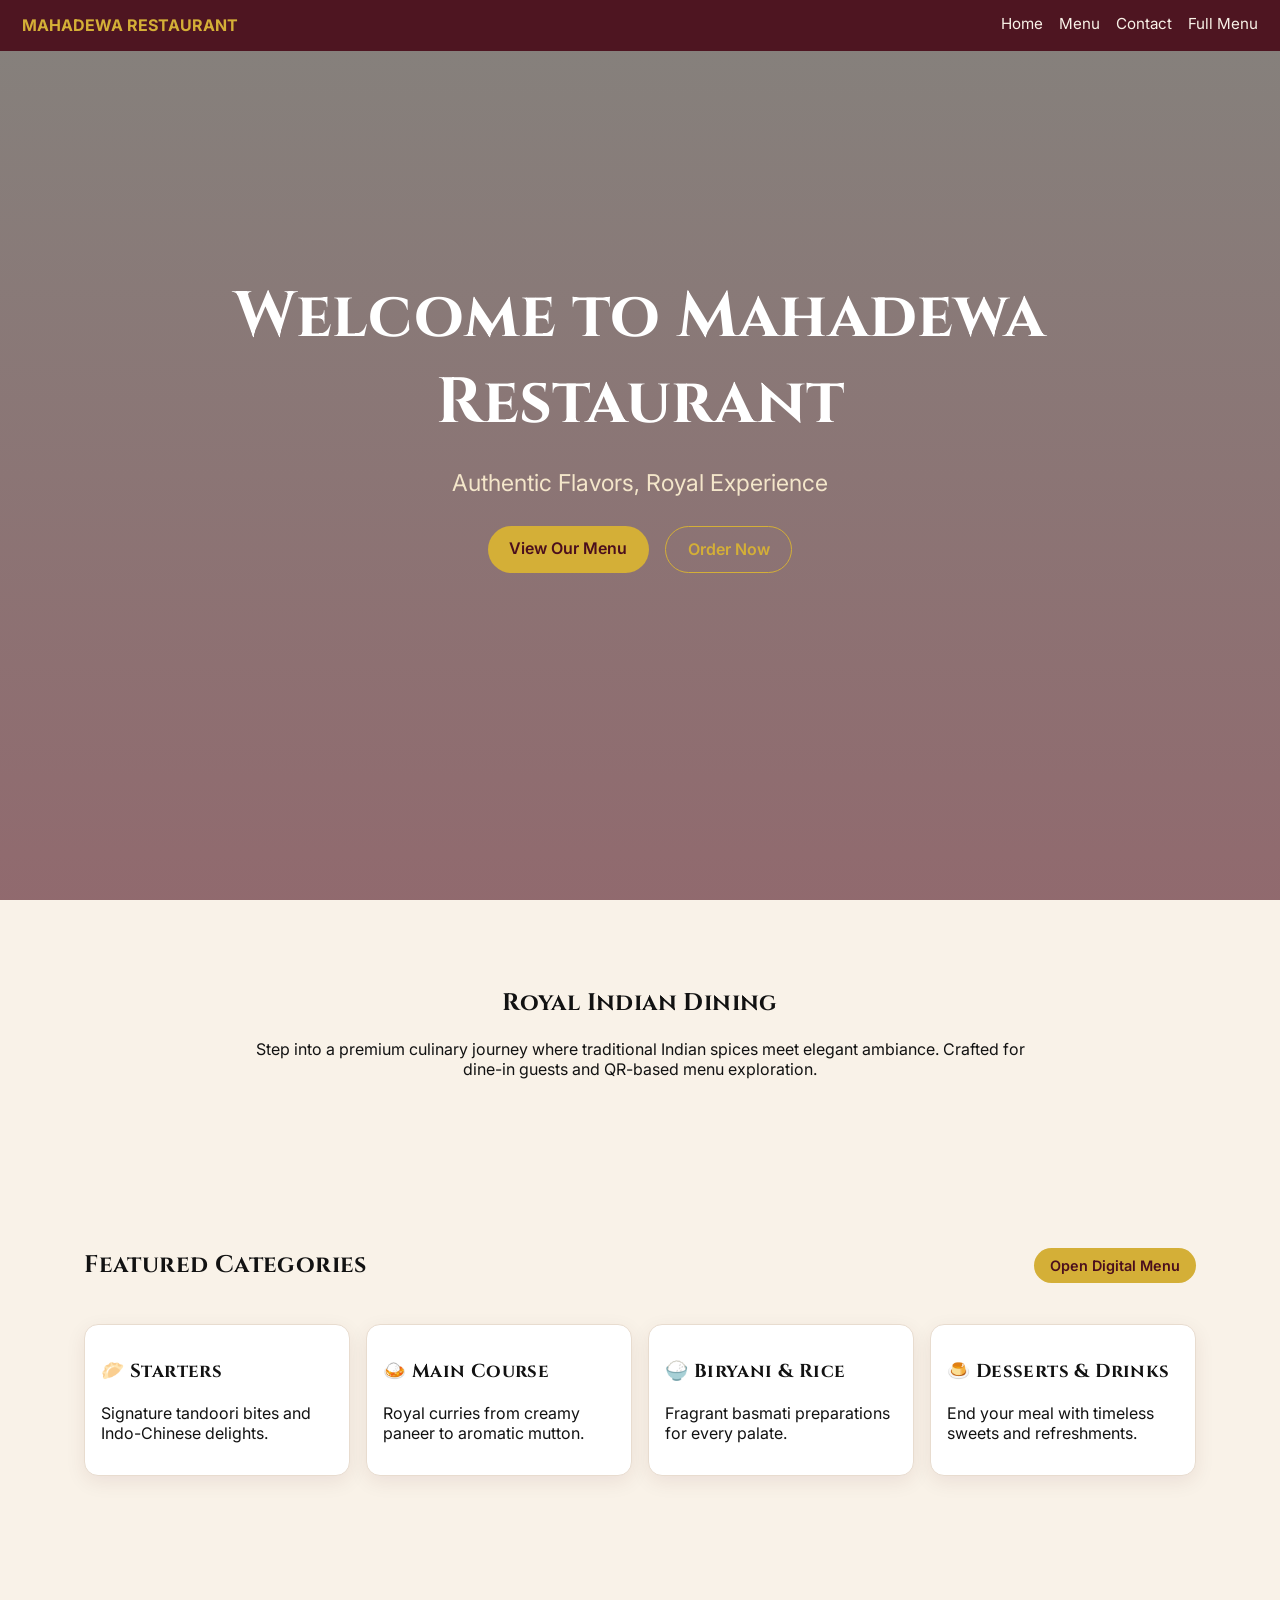
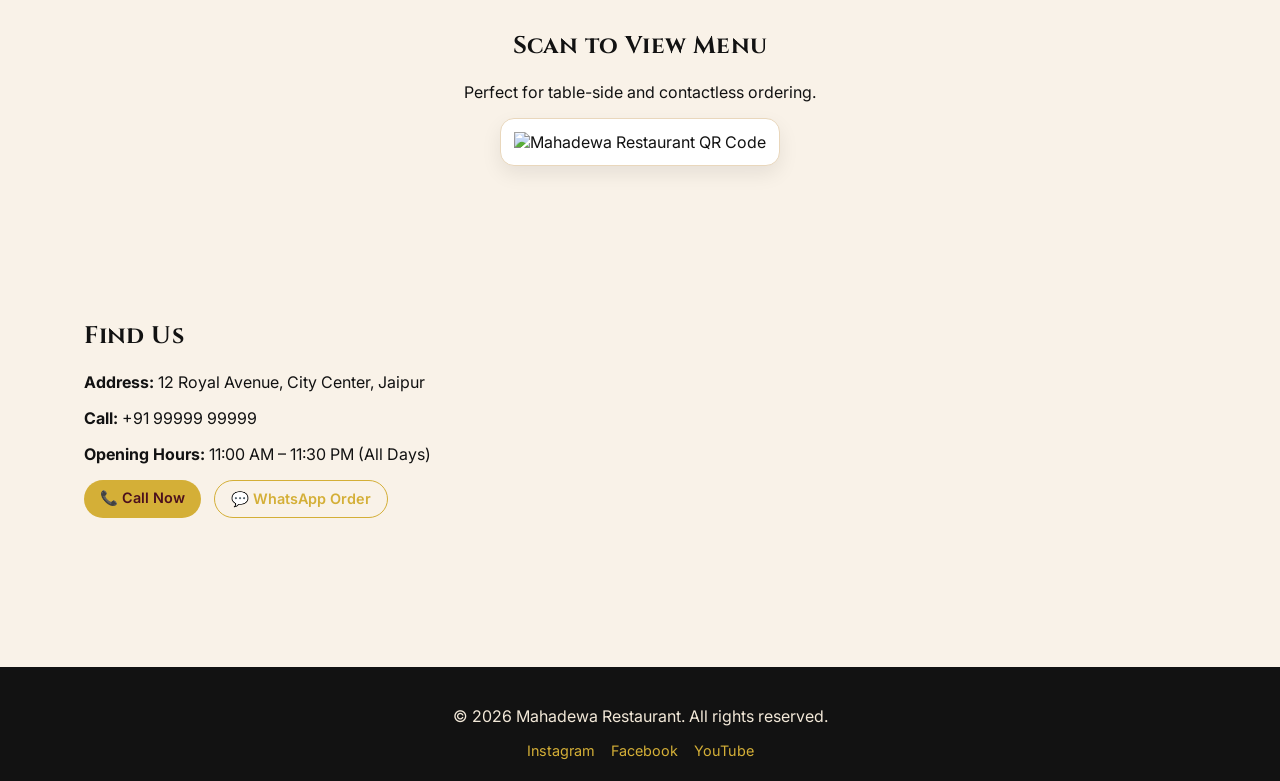
==== index.html @ 1ee4d0aa "Create premium responsive website for Mahadewa Restaurant" ====
<!DOCTYPE html>
<html lang="en">
<head>
  <meta charset="UTF-8" />
  <meta name="viewport" content="width=device-width, initial-scale=1.0" />
  <title>Mahadewa Restaurant | Royal Dining Experience</title>
  <link rel="preconnect" href="https://fonts.googleapis.com" />
  <link rel="preconnect" href="https://fonts.gstatic.com" crossorigin />
  <link href="https://fonts.googleapis.com/css2?family=Cinzel:wght@500;700&family=Inter:wght@300;400;500;600&display=swap" rel="stylesheet" />
  <link rel="stylesheet" href="styles.css" />
</head>
<body>
  <header class="hero" id="home">
    <nav class="navbar">
      <a href="#home" class="brand">MAHADEWA RESTAURANT</a>
      <button class="nav-toggle" aria-label="Toggle navigation">☰</button>
      <div class="nav-links">
        <a href="#home">Home</a>
        <a href="#menu-preview">Menu</a>
        <a href="#contact">Contact</a>
        <a href="menu.html">Full Menu</a>
      </div>
    </nav>

    <div class="hero-content">
      <h1>Welcome to Mahadewa Restaurant</h1>
      <p>Authentic Flavors, Royal Experience</p>
      <div class="hero-actions">
        <a href="#menu-preview" class="btn btn-gold">View Our Menu</a>
        <a href="https://wa.me/919999999999?text=Hello%20Mahadewa%20Restaurant%2C%20I%20want%20to%20place%20an%20order." class="btn btn-outline" target="_blank" rel="noopener">Order Now</a>
      </div>
    </div>
  </header>

  <main>
    <section class="section intro fade-in">
      <h2>Royal Indian Dining</h2>
      <p>Step into a premium culinary journey where traditional Indian spices meet elegant ambiance. Crafted for dine-in guests and QR-based menu exploration.</p>
    </section>

    <section class="section menu-preview fade-in" id="menu-preview">
      <div class="section-header">
        <h2>Featured Categories</h2>
        <a class="btn btn-gold small" href="menu.html">Open Digital Menu</a>
      </div>
      <div class="grid-cards">
        <article class="card">
          <h3>🥟 Starters</h3>
          <p>Signature tandoori bites and Indo-Chinese delights.</p>
        </article>
        <article class="card">
          <h3>🍛 Main Course</h3>
          <p>Royal curries from creamy paneer to aromatic mutton.</p>
        </article>
        <article class="card">
          <h3>🍚 Biryani & Rice</h3>
          <p>Fragrant basmati preparations for every palate.</p>
        </article>
        <article class="card">
          <h3>🍮 Desserts & Drinks</h3>
          <p>End your meal with timeless sweets and refreshments.</p>
        </article>
      </div>
    </section>

    <section class="section qr-section fade-in" id="qr">
      <h2>Scan to View Menu</h2>
      <p>Perfect for table-side and contactless ordering.</p>
      <img src="https://api.qrserver.com/v1/create-qr-code/?size=200x200&data=https://example.com/mahadewa/menu" alt="Mahadewa Restaurant QR Code" class="qr-image" />
    </section>

    <section class="section map-contact fade-in" id="contact">
      <div class="contact-grid">
        <div>
          <h2>Find Us</h2>
          <p><strong>Address:</strong> 12 Royal Avenue, City Center, Jaipur</p>
          <p><strong>Call:</strong> <a href="tel:+919999999999">+91 99999 99999</a></p>
          <p><strong>Opening Hours:</strong> 11:00 AM – 11:30 PM (All Days)</p>
          <div class="quick-actions">
            <a class="btn btn-gold small" href="tel:+919999999999">📞 Call Now</a>
            <a class="btn btn-outline small" href="https://wa.me/919999999999?text=Hello%20Mahadewa%20Restaurant%2C%20I%20want%20to%20place%20an%20order." target="_blank" rel="noopener">💬 WhatsApp Order</a>
          </div>
        </div>
        <iframe
          title="Mahadewa Restaurant Location"
          src="https://www.google.com/maps?q=Jaipur%20City%20Center&output=embed"
          loading="lazy"
          referrerpolicy="no-referrer-when-downgrade"
        ></iframe>
      </div>
    </section>
  </main>

  <footer class="footer">
    <p>© 2026 Mahadewa Restaurant. All rights reserved.</p>
    <div class="socials" aria-label="Social links">
      <a href="#" aria-label="Instagram">Instagram</a>
      <a href="#" aria-label="Facebook">Facebook</a>
      <a href="#" aria-label="YouTube">YouTube</a>
    </div>
  </footer>

  <script src="script.js"></script>
</body>
</html>
---- styles.css ----
:root {
  --maroon: #4b0f1d;
  --gold: #d4af37;
  --cream: #f9f2e8;
  --black: #121212;
}

* { box-sizing: border-box; }
html { scroll-behavior: smooth; }
body {
  margin: 0;
  font-family: 'Inter', sans-serif;
  color: var(--black);
  background: var(--cream);
}

h1, h2, h3 {
  font-family: 'Cinzel', serif;
  letter-spacing: 0.4px;
}

a { color: inherit; text-decoration: none; }

.navbar {
  position: sticky;
  top: 0;
  z-index: 100;
  display: flex;
  align-items: center;
  justify-content: space-between;
  padding: 0.9rem 1.4rem;
  background: rgba(75, 15, 29, 0.95);
  color: var(--cream);
  backdrop-filter: blur(7px);
}

.brand { font-weight: 700; color: var(--gold); }
.nav-links { display: flex; gap: 1rem; }
.nav-links a { font-size: 0.95rem; padding-bottom: 2px; border-bottom: 1px solid transparent; }
.nav-links a:hover { border-bottom-color: var(--gold); color: var(--gold); }
.nav-toggle {
  display: none;
  border: 1px solid var(--gold);
  background: transparent;
  color: var(--gold);
  border-radius: 6px;
  padding: 0.25rem 0.55rem;
}

.hero {
  min-height: 100vh;
  background: linear-gradient(rgba(18, 18, 18, 0.5), rgba(75, 15, 29, 0.6)),
  url('https://images.unsplash.com/photo-1517248135467-4c7edcad34c4?auto=format&fit=crop&w=1600&q=80') center/cover;
  color: #fff;
}
.hero-content {
  max-width: 860px;
  margin: 0 auto;
  text-align: center;
  padding: 20vh 1.2rem 0;
}
.hero h1 { font-size: clamp(2rem, 5vw, 4rem); margin-bottom: 0.5rem; }
.hero p { font-size: clamp(1rem, 2.5vw, 1.45rem); color: #f4e6ca; }
.hero-actions { display: flex; justify-content: center; gap: 1rem; margin-top: 1.8rem; flex-wrap: wrap; }

.btn {
  display: inline-block;
  border-radius: 999px;
  padding: 0.78rem 1.35rem;
  font-weight: 600;
  transition: transform .2s ease, box-shadow .2s ease;
}
.btn:hover { transform: translateY(-2px); box-shadow: 0 8px 18px rgba(0,0,0,.2); }
.btn-gold { background: var(--gold); color: var(--maroon); }
.btn-outline { border: 1px solid var(--gold); color: var(--gold); }
.btn.small { padding: 0.56rem 1rem; font-size: .9rem; }

.section { padding: 4.2rem 1.2rem; max-width: 1150px; margin: 0 auto; }
.intro { text-align: center; max-width: 820px; }
.section-header { display: flex; justify-content: space-between; align-items: center; gap: 1rem; flex-wrap: wrap; }

.grid-cards, .menu-cards {
  margin-top: 1.4rem;
  display: grid;
  grid-template-columns: repeat(auto-fit, minmax(220px, 1fr));
  gap: 1rem;
}

.card, .menu-card {
  background: #fff;
  border: 1px solid #e8dccf;
  border-radius: 14px;
  padding: 1rem;
  box-shadow: 0 6px 20px rgba(75, 15, 29, .08);
}

.menu-header {
  text-align: center;
  padding: 2rem 1rem 1rem;
  background: linear-gradient(90deg, #f9f2e8, #fefaf2);
}
.menu-layout { max-width: 1200px; margin: 0 auto; padding: 0 1rem 3rem; }
.menu-section { margin: 1.5rem 0 2.5rem; }
.menu-section h2 { color: var(--maroon); margin-bottom: 0.7rem; }
.menu-card h3 { margin: 0 0 .5rem; font-size: 1.02rem; }
.menu-card p { margin: 0 0 .6rem; color: #424242; line-height: 1.45; }
.menu-card span { font-weight: 700; color: var(--maroon); }
.simple .menu-card { display: flex; justify-content: space-between; align-items: center; }

.qr-section { text-align: center; }
.qr-image {
  width: min(220px, 65vw);
  background: #fff;
  padding: .8rem;
  border-radius: 14px;
  border: 1px solid #e9d7bc;
  box-shadow: 0 8px 20px rgba(0,0,0,.08);
}

.map-contact iframe {
  width: 100%;
  min-height: 300px;
  border: 0;
  border-radius: 12px;
}
.contact-grid { display: grid; grid-template-columns: 1fr 1.2fr; gap: 1.3rem; align-items: start; }
.quick-actions { display: flex; gap: .8rem; flex-wrap: wrap; margin-top: .8rem; }
.quick-actions.center { justify-content: center; }

.footer {
  background: var(--black);
  color: #f2e8d8;
  text-align: center;
  padding: 1.4rem;
}
.socials { display: flex; justify-content: center; gap: 1rem; flex-wrap: wrap; }
.socials a { color: var(--gold); font-size: .9rem; }

.fade-in {
  opacity: 0;
  transform: translateY(15px);
  transition: opacity .7s ease, transform .7s ease;
}
.fade-in.visible { opacity: 1; transform: translateY(0); }

@media (max-width: 860px) {
  .nav-toggle { display: block; }
  .nav-links {
    position: absolute;
    top: 58px;
    right: 12px;
    background: var(--maroon);
    border: 1px solid #7a1f34;
    border-radius: 10px;
    padding: .75rem;
    flex-direction: column;
    min-width: 170px;
    display: none;
  }
  .nav-links.open { display: flex; }
  .contact-grid { grid-template-columns: 1fr; }
}
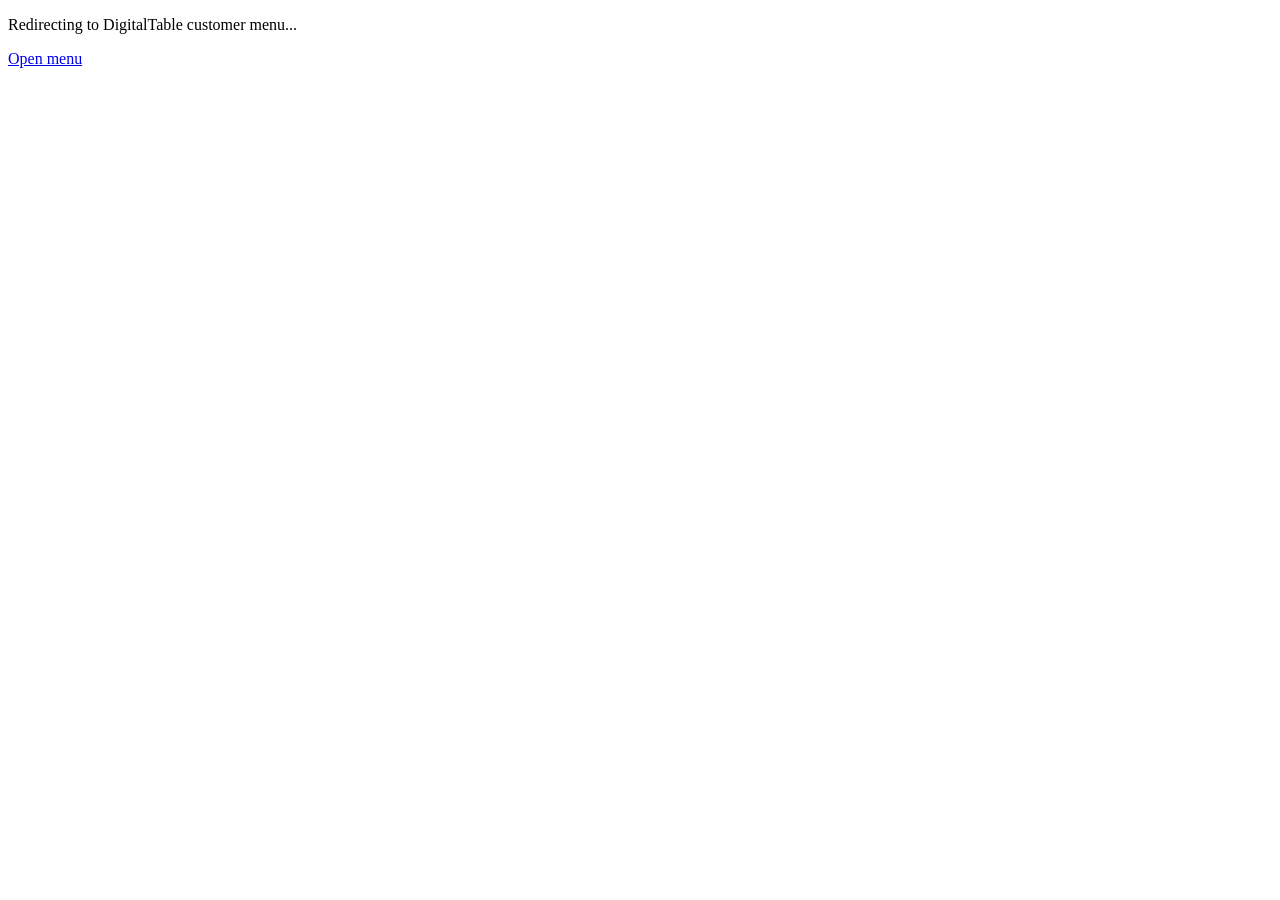
==== commit f767f00a: "Fix table QR visibility and menu entry routing" ====
--- a/index.html
+++ b/index.html
@@ -1,105 +1,13 @@
-<!DOCTYPE html>
+<!doctype html>
 <html lang="en">
 <head>
   <meta charset="UTF-8" />
   <meta name="viewport" content="width=device-width, initial-scale=1.0" />
-  <title>Mahadewa Restaurant | Royal Dining Experience</title>
-  <link rel="preconnect" href="https://fonts.googleapis.com" />
-  <link rel="preconnect" href="https://fonts.gstatic.com" crossorigin />
-  <link href="https://fonts.googleapis.com/css2?family=Cinzel:wght@500;700&family=Inter:wght@300;400;500;600&display=swap" rel="stylesheet" />
-  <link rel="stylesheet" href="styles.css" />
+  <title>DigitalTable</title>
+  <meta http-equiv="refresh" content="0; url=public/index.php?table_id=1" />
 </head>
 <body>
-  <header class="hero" id="home">
-    <nav class="navbar">
-      <a href="#home" class="brand">MAHADEWA RESTAURANT</a>
-      <button class="nav-toggle" aria-label="Toggle navigation">☰</button>
-      <div class="nav-links">
-        <a href="#home">Home</a>
-        <a href="#menu-preview">Menu</a>
-        <a href="#contact">Contact</a>
-        <a href="menu.html">Full Menu</a>
-      </div>
-    </nav>
-
-    <div class="hero-content">
-      <h1>Welcome to Mahadewa Restaurant</h1>
-      <p>Authentic Flavors, Royal Experience</p>
-      <div class="hero-actions">
-        <a href="#menu-preview" class="btn btn-gold">View Our Menu</a>
-        <a href="https://wa.me/919999999999?text=Hello%20Mahadewa%20Restaurant%2C%20I%20want%20to%20place%20an%20order." class="btn btn-outline" target="_blank" rel="noopener">Order Now</a>
-      </div>
-    </div>
-  </header>
-
-  <main>
-    <section class="section intro fade-in">
-      <h2>Royal Indian Dining</h2>
-      <p>Step into a premium culinary journey where traditional Indian spices meet elegant ambiance. Crafted for dine-in guests and QR-based menu exploration.</p>
-    </section>
-
-    <section class="section menu-preview fade-in" id="menu-preview">
-      <div class="section-header">
-        <h2>Featured Categories</h2>
-        <a class="btn btn-gold small" href="menu.html">Open Digital Menu</a>
-      </div>
-      <div class="grid-cards">
-        <article class="card">
-          <h3>🥟 Starters</h3>
-          <p>Signature tandoori bites and Indo-Chinese delights.</p>
-        </article>
-        <article class="card">
-          <h3>🍛 Main Course</h3>
-          <p>Royal curries from creamy paneer to aromatic mutton.</p>
-        </article>
-        <article class="card">
-          <h3>🍚 Biryani & Rice</h3>
-          <p>Fragrant basmati preparations for every palate.</p>
-        </article>
-        <article class="card">
-          <h3>🍮 Desserts & Drinks</h3>
-          <p>End your meal with timeless sweets and refreshments.</p>
-        </article>
-      </div>
-    </section>
-
-    <section class="section qr-section fade-in" id="qr">
-      <h2>Scan to View Menu</h2>
-      <p>Perfect for table-side and contactless ordering.</p>
-      <img src="https://api.qrserver.com/v1/create-qr-code/?size=200x200&data=https://example.com/mahadewa/menu" alt="Mahadewa Restaurant QR Code" class="qr-image" />
-    </section>
-
-    <section class="section map-contact fade-in" id="contact">
-      <div class="contact-grid">
-        <div>
-          <h2>Find Us</h2>
-          <p><strong>Address:</strong> 12 Royal Avenue, City Center, Jaipur</p>
-          <p><strong>Call:</strong> <a href="tel:+919999999999">+91 99999 99999</a></p>
-          <p><strong>Opening Hours:</strong> 11:00 AM – 11:30 PM (All Days)</p>
-          <div class="quick-actions">
-            <a class="btn btn-gold small" href="tel:+919999999999">📞 Call Now</a>
-            <a class="btn btn-outline small" href="https://wa.me/919999999999?text=Hello%20Mahadewa%20Restaurant%2C%20I%20want%20to%20place%20an%20order." target="_blank" rel="noopener">💬 WhatsApp Order</a>
-          </div>
-        </div>
-        <iframe
-          title="Mahadewa Restaurant Location"
-          src="https://www.google.com/maps?q=Jaipur%20City%20Center&output=embed"
-          loading="lazy"
-          referrerpolicy="no-referrer-when-downgrade"
-        ></iframe>
-      </div>
-    </section>
-  </main>
-
-  <footer class="footer">
-    <p>© 2026 Mahadewa Restaurant. All rights reserved.</p>
-    <div class="socials" aria-label="Social links">
-      <a href="#" aria-label="Instagram">Instagram</a>
-      <a href="#" aria-label="Facebook">Facebook</a>
-      <a href="#" aria-label="YouTube">YouTube</a>
-    </div>
-  </footer>
-
-  <script src="script.js"></script>
+  <p>Redirecting to DigitalTable customer menu...</p>
+  <p><a href="public/index.php?table_id=1">Open menu</a></p>
 </body>
 </html>
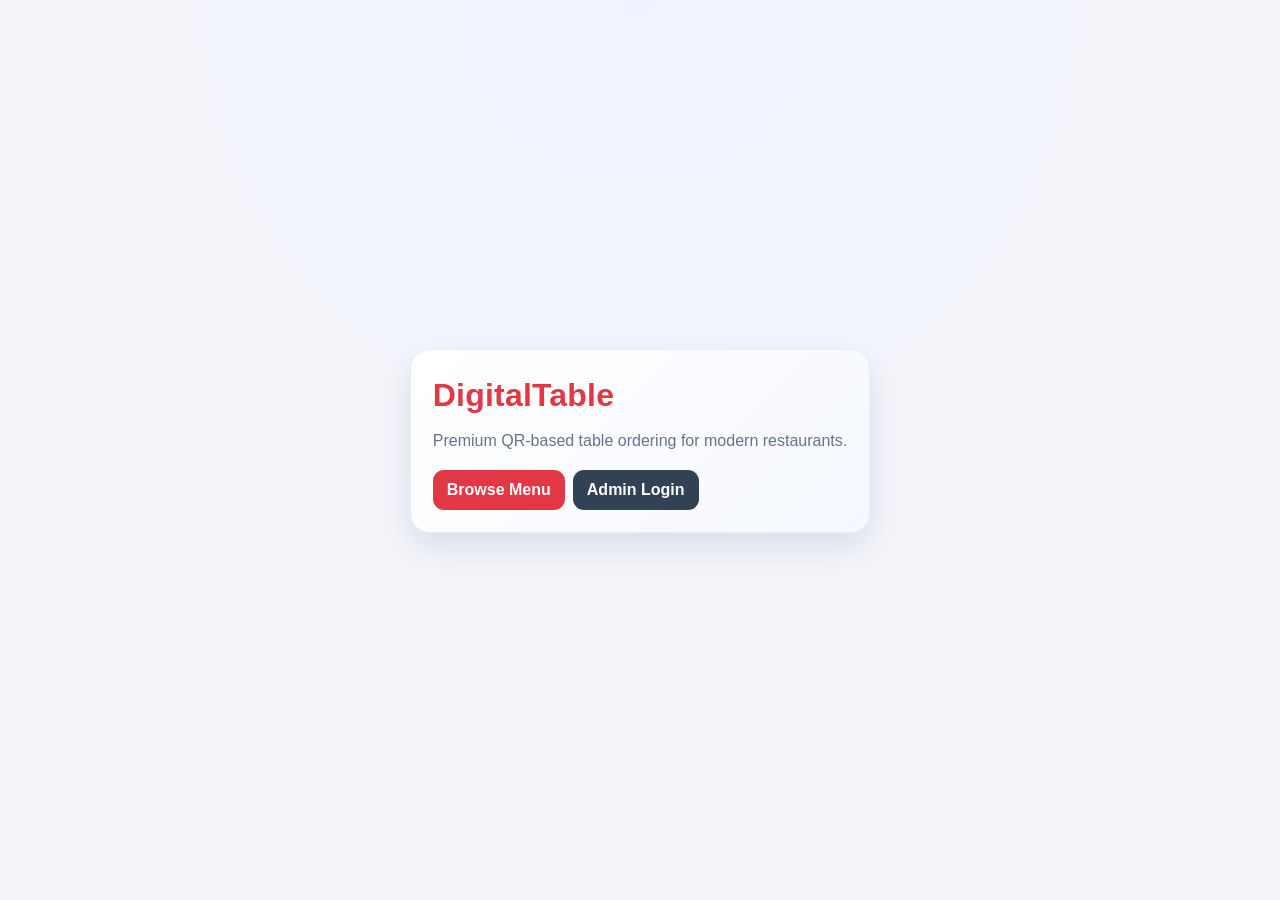
==== commit f5b42ff2: "Modernize DigitalTable UI across customer and admin panels" ====
--- a/index.html
+++ b/index.html
@@ -4,10 +4,18 @@
   <meta charset="UTF-8" />
   <meta name="viewport" content="width=device-width, initial-scale=1.0" />
   <title>DigitalTable</title>
-  <meta http-equiv="refresh" content="0; url=public/index.php?table_id=1" />
+  <link rel="stylesheet" href="assets/css/style.css">
 </head>
 <body>
-  <p>Redirecting to DigitalTable customer menu...</p>
-  <p><a href="public/index.php?table_id=1">Open menu</a></p>
+  <div class="container" style="max-width:880px;min-height:100vh;display:grid;place-content:center;">
+    <section class="page-hero">
+      <h1 class="brand" style="font-size:2rem;margin:0 0 10px">DigitalTable</h1>
+      <p style="margin-bottom:18px">Premium QR-based table ordering for modern restaurants.</p>
+      <div class="row">
+        <a class="btn" href="public/index.php?table_id=1">Browse Menu</a>
+        <a class="btn alt" href="admin/login.php">Admin Login</a>
+      </div>
+    </section>
+  </div>
 </body>
 </html>
--- a/assets/css/style.css
+++ b/assets/css/style.css
@@ -0,0 +1,207 @@
+:root {
+  --bg: #f3f5fb;
+  --surface: #ffffff;
+  --surface-soft: #f8faff;
+  --text: #0f172a;
+  --muted: #64748b;
+  --line: #e2e8f0;
+  --brand: #e23744;
+  --brand-dark: #c81f2c;
+  --accent: #2563eb;
+  --ok: #16a34a;
+  --bad: #dc2626;
+  --pending: #ca8a04;
+  --shadow-sm: 0 6px 18px rgba(15, 23, 42, 0.07);
+  --shadow-md: 0 14px 34px rgba(15, 23, 42, 0.1);
+  --radius: 14px;
+  --radius-sm: 10px;
+}
+
+body.dark {
+  --bg: #0b1220;
+  --surface: #111c2f;
+  --surface-soft: #0f172a;
+  --text: #e2e8f0;
+  --muted: #94a3b8;
+  --line: #1e2d47;
+  --brand: #ff5a66;
+  --brand-dark: #ef3644;
+  --shadow-sm: 0 8px 20px rgba(2, 6, 23, 0.4);
+  --shadow-md: 0 18px 40px rgba(2, 6, 23, 0.45);
+}
+
+* { box-sizing: border-box; }
+html, body { margin: 0; }
+body {
+  font-family: Inter, "Segoe UI", Roboto, Arial, sans-serif;
+  background: radial-gradient(circle at top, #eef3ff 0%, var(--bg) 40%);
+  color: var(--text);
+  line-height: 1.45;
+}
+body.dark {
+  background: radial-gradient(circle at top, #111a31 0%, var(--bg) 46%);
+}
+
+.container { max-width: 1150px; margin: 0 auto; padding: 22px 18px 40px; }
+.customer-layout { display: grid; gap: 18px; grid-template-columns: minmax(0, 1fr) minmax(300px, 360px); align-items: start; }
+
+.header {
+  display: flex;
+  justify-content: space-between;
+  align-items: center;
+  gap: 12px;
+  margin-bottom: 16px;
+  flex-wrap: wrap;
+}
+.brand { font-size: 1.35rem; font-weight: 700; color: var(--brand); letter-spacing: 0.2px; }
+.muted { color: var(--muted); }
+
+.card {
+  background: var(--surface);
+  border: 1px solid var(--line);
+  border-radius: var(--radius);
+  box-shadow: var(--shadow-sm);
+  overflow: hidden;
+}
+.card-body { padding: 16px; }
+.card img { width: 100%; height: 160px; object-fit: cover; display: block; }
+
+.grid { display: grid; gap: 14px; grid-template-columns: repeat(auto-fill, minmax(220px, 1fr)); }
+.row { display: flex; gap: 8px; flex-wrap: wrap; align-items: center; }
+.stack { display: grid; gap: 12px; }
+
+.page-hero {
+  padding: 22px;
+  border-radius: 20px;
+  background: linear-gradient(135deg, #ffffff 0%, #f5f8ff 100%);
+  border: 1px solid #e8edfc;
+  box-shadow: var(--shadow-md);
+}
+body.dark .page-hero {
+  background: linear-gradient(135deg, #0f1b32 0%, #10213d 100%);
+  border-color: #1b2d4c;
+}
+.page-hero h1, .page-hero h2 { margin: 0 0 8px; }
+.page-hero p { margin: 0; color: var(--muted); }
+
+.input, select, textarea {
+  width: 100%;
+  background: var(--surface);
+  color: var(--text);
+  border: 1px solid #cbd5e1;
+  border-radius: var(--radius-sm);
+  padding: 11px 12px;
+  margin: 6px 0;
+  font: inherit;
+  min-height: 42px;
+}
+body.dark .input, body.dark select, body.dark textarea { border-color: #365178; background: #0e1a31; }
+.input:focus, select:focus, textarea:focus {
+  outline: none;
+  border-color: var(--accent);
+  box-shadow: 0 0 0 3px rgba(37, 99, 235, 0.15);
+}
+
+.btn {
+  border: 0;
+  border-radius: 11px;
+  background: var(--brand);
+  color: #fff;
+  min-height: 40px;
+  padding: 0 14px;
+  font-weight: 600;
+  cursor: pointer;
+  display: inline-flex;
+  align-items: center;
+  justify-content: center;
+  gap: 6px;
+  text-decoration: none;
+  transition: transform .14s ease, box-shadow .14s ease, background .2s ease;
+}
+.btn:hover { transform: translateY(-1px); box-shadow: 0 8px 18px rgba(226, 55, 68, 0.26); }
+.btn:disabled { opacity: .55; cursor: not-allowed; transform: none; box-shadow: none; }
+.btn.alt { background: #334155; }
+.btn.alt:hover { box-shadow: 0 8px 18px rgba(51, 65, 85, 0.26); }
+.btn.ok { background: var(--ok); }
+.btn.bad { background: var(--bad); }
+.btn.ghost { background: #eef2ff; color: #334155; }
+
+.section-title { margin: 0 0 10px; font-size: 1.12rem; }
+.category-block { margin: 18px 0 22px; }
+.food-meta { color: var(--muted); margin: 8px 0 10px; min-height: 40px; font-size: .94rem; }
+.price { font-size: 1rem; font-weight: 700; }
+
+.badge,
+.pill {
+  display: inline-flex;
+  align-items: center;
+  gap: 5px;
+  border-radius: 999px;
+  padding: 4px 10px;
+  font-size: .79rem;
+  font-weight: 600;
+  border: 1px solid transparent;
+}
+.pill { background: #e8efff; color: #1e3a8a; }
+.badge.pending, .status-pending { color: #92400e; background: #fef3c7; border-color: #fde68a; }
+.badge.accepted, .status-accepted { color: #166534; background: #dcfce7; border-color: #bbf7d0; }
+.badge.rejected, .status-rejected { color: #991b1b; background: #fee2e2; border-color: #fecaca; }
+.badge.neutral { color: #334155; background: #e2e8f0; border-color: #cbd5e1; }
+
+.order-summary { position: sticky; top: 14px; }
+.cart-row {
+  display: grid;
+  grid-template-columns: 1fr auto auto;
+  gap: 8px;
+  align-items: center;
+  padding: 9px 0;
+  border-bottom: 1px dashed var(--line);
+}
+.qty-control { display: inline-flex; align-items: center; gap: 6px; }
+.qty-btn { min-width: 32px; min-height: 32px; padding: 0; border-radius: 8px; }
+.total-row { display: flex; justify-content: space-between; margin: 5px 0; }
+.total-row.grand { font-size: 1.05rem; font-weight: 700; border-top: 1px solid var(--line); padding-top: 9px; margin-top: 9px; }
+
+.nav-pills { display: flex; gap: 8px; flex-wrap: wrap; margin-bottom: 12px; }
+.nav-pills a { font-weight: 600; }
+
+.stat-grid { display: grid; gap: 10px; grid-template-columns: repeat(auto-fit, minmax(140px, 1fr)); margin-bottom: 12px; }
+.stat-card { background: var(--surface-soft); border-radius: 12px; border: 1px solid var(--line); padding: 10px 12px; }
+.stat-card small { display: block; color: var(--muted); margin-bottom: 4px; }
+.stat-card strong { font-size: 1.2rem; }
+
+.table {
+  width: 100%;
+  border-collapse: separate;
+  border-spacing: 0;
+  overflow: hidden;
+  border: 1px solid var(--line);
+  border-radius: 12px;
+  background: var(--surface);
+}
+.table th, .table td { padding: 11px 10px; border-bottom: 1px solid var(--line); text-align: left; font-size: .92rem; vertical-align: top; }
+.table th { background: var(--surface-soft); font-size: .84rem; text-transform: uppercase; letter-spacing: .03em; color: var(--muted); }
+.table tr:last-child td { border-bottom: 0; }
+
+.login-shell { min-height: 100vh; display: grid; place-items: center; padding: 18px; }
+.login-card { width: 100%; max-width: 420px; }
+
+.empty-state {
+  text-align: center;
+  color: var(--muted);
+  padding: 22px;
+  border: 1px dashed var(--line);
+  border-radius: 12px;
+  background: var(--surface-soft);
+}
+
+@media (max-width: 980px) {
+  .customer-layout { grid-template-columns: 1fr; }
+  .order-summary { position: static; }
+}
+
+@media (max-width: 768px) {
+  .container { padding: 16px 14px 28px; }
+  .table { display: block; overflow-x: auto; }
+  .page-hero { padding: 18px; }
+}
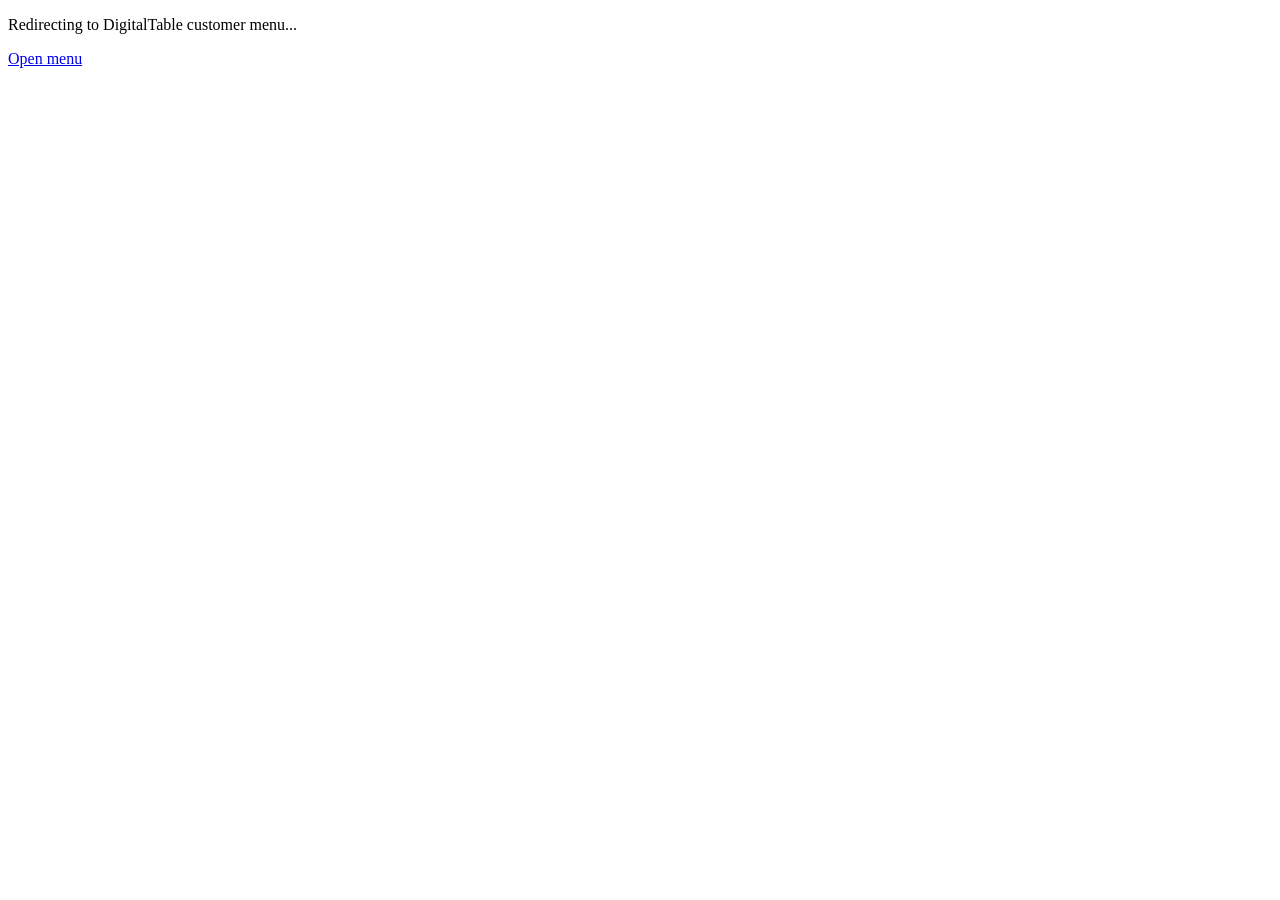
==== commit 333375b9: "Merge ab393457aaaa73ee348d6e0b0ac4c4865c0e38a7 into ed63ddb6a4311de48ef9f38f786abfac50e2df71" ====
--- a/index.html
+++ b/index.html
@@ -4,18 +4,10 @@
   <meta charset="UTF-8" />
   <meta name="viewport" content="width=device-width, initial-scale=1.0" />
   <title>DigitalTable</title>
-  <link rel="stylesheet" href="assets/css/style.css">
+  <meta http-equiv="refresh" content="0; url=public/index.php?table_id=1" />
 </head>
 <body>
-  <div class="container" style="max-width:880px;min-height:100vh;display:grid;place-content:center;">
-    <section class="page-hero">
-      <h1 class="brand" style="font-size:2rem;margin:0 0 10px">DigitalTable</h1>
-      <p style="margin-bottom:18px">Premium QR-based table ordering for modern restaurants.</p>
-      <div class="row">
-        <a class="btn" href="public/index.php?table_id=1">Browse Menu</a>
-        <a class="btn alt" href="admin/login.php">Admin Login</a>
-      </div>
-    </section>
-  </div>
+  <p>Redirecting to DigitalTable customer menu...</p>
+  <p><a href="public/index.php?table_id=1">Open menu</a></p>
 </body>
 </html>
